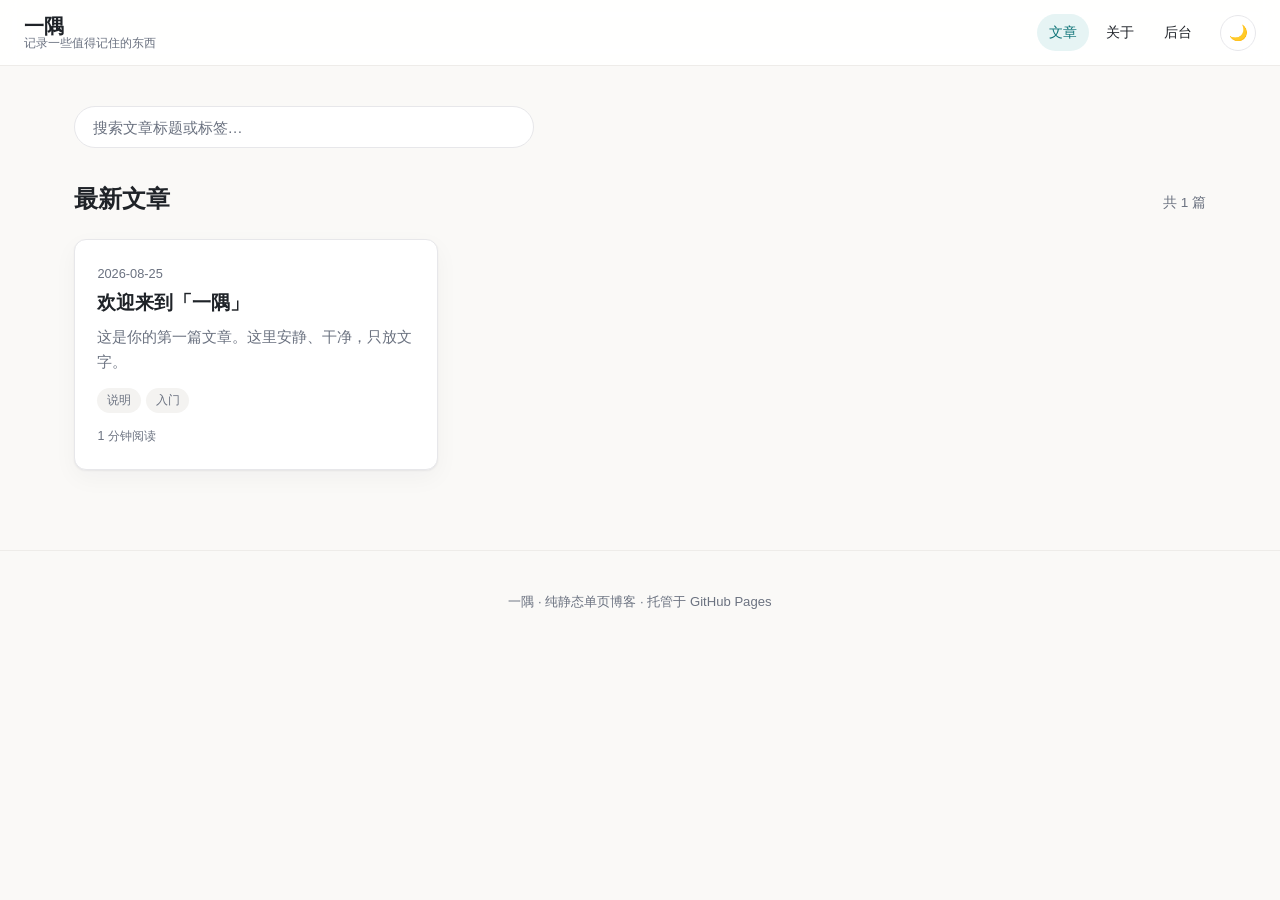
==== index.html @ c2ce2bed "Initial commit: 单页博客 + 在线后台（GitHub Pages，markdown，纯静态）" ====
<!DOCTYPE html>
<html lang="zh-CN" data-theme="light">
<head>
  <meta charset="utf-8">
  <meta name="viewport" content="width=device-width, initial-scale=1">
  <meta name="description" content="一隅 · 一个安静、干净的单页博客">
  <title>一隅 · 记录一些值得记住的东西</title>
  <link rel="stylesheet" href="assets/css/style.css">
</head>
<body>
  <header class="topbar">
    <div class="brand">
      <span class="title">一隅</span>
      <span class="tagline">记录一些值得记住的东西</span>
    </div>
    <nav class="nav">
      <a href="#/" class="active">文章</a>
      <a href="#/about">关于</a>
      <a href="admin.html">后台</a>
    </nav>
    <button id="theme-toggle" class="icon-btn" title="切换明暗模式">🌙</button>
  </header>

  <main class="main">
    <div class="search-wrap">
      <input id="search" class="search" type="search" placeholder="搜索文章标题或标签…" autocomplete="off">
    </div>
    <div id="app"><div class="loading">正在加载文章…</div></div>
  </main>

  <footer class="footer">一隅 · 纯静态单页博客 · 托管于 GitHub Pages</footer>

  <button id="back-top" class="back-top" title="返回顶部">↑</button>
  <div id="toast" class="toast"></div>

  <script src="assets/vendor/marked.min.js"></script>
  <script src="assets/vendor/purify.min.js"></script>
  <script src="config.js"></script>
  <script src="assets/js/blog.js"></script>
</body>
</html>
---- assets/css/style.css ----
/* ===================== 主题变量 ===================== */
:root {
  --bg: #faf9f7;
  --surface: #ffffff;
  --surface-soft: #f4f3f1;
  --text: #1f2328;
  --text-muted: #6b7280;
  --border: #e7e7ea;
  --border-soft: #eeece9;
  --accent: #0d7377;
  --accent-soft: #e6f4f4;
  --accent-contrast: #ffffff;
  --code-bg: #f3f4f6;
  --code-text: #2a2a2a;
  --shadow: 0 1px 2px rgba(15, 23, 42, 0.06), 0 8px 24px rgba(15, 23, 42, 0.04);
  --shadow-hover: 0 4px 12px rgba(15, 23, 42, 0.08), 0 16px 40px rgba(15, 23, 42, 0.06);
  --radius: 12px;
  --radius-sm: 8px;
  --maxw: 1180px;
  --readw: 720px;
}

[data-theme="dark"] {
  --bg: #121212;
  --surface: #1e1e1e;
  --surface-soft: #262626;
  --text: #e6e6e6;
  --text-muted: #9aa0a6;
  --border: #2a2a2a;
  --border-soft: #2f2f2f;
  --accent: #2ab7ca;
  --accent-soft: #143b3d;
  --accent-contrast: #062a2b;
  --code-bg: #2a2a2a;
  --code-text: #e6e6e6;
  --shadow: 0 1px 2px rgba(0, 0, 0, 0.3), 0 8px 24px rgba(0, 0, 0, 0.35);
  --shadow-hover: 0 4px 12px rgba(0, 0, 0, 0.4), 0 16px 40px rgba(0, 0, 0, 0.45);
}

/* ===================== 基础 ===================== */
* { box-sizing: border-box; }
html { scroll-behavior: smooth; -webkit-text-size-adjust: 100%; }
body {
  margin: 0;
  background: var(--bg);
  color: var(--text);
  font-family: -apple-system, BlinkMacSystemFont, "Segoe UI", "PingFang SC",
    "Hiragino Sans GB", "Microsoft YaHei", Roboto, Helvetica, Arial, sans-serif;
  font-size: 16px;
  line-height: 1.65;
  -webkit-font-smoothing: antialiased;
  text-rendering: optimizeLegibility;
  transition: background 0.25s ease, color 0.25s ease;
}

a { color: var(--accent); text-decoration: none; }
a:hover { text-decoration: underline; }

img { display: block; max-width: 100%; height: auto; }

::selection { background: var(--accent-soft); color: var(--accent); }

/* ===================== 顶栏 ===================== */
.topbar {
  position: sticky;
  top: 0;
  z-index: 50;
  display: flex;
  align-items: center;
  gap: 1rem;
  padding: 0.9rem 1.5rem;
  background: color-mix(in srgb, var(--surface) 88%, transparent);
  backdrop-filter: blur(10px);
  border-bottom: 1px solid var(--border-soft);
}

.brand { display: flex; flex-direction: column; line-height: 1.1; }
.brand .title {
  font-family: "Songti SC", "STSong", "SimSun", "Georgia", serif;
  font-size: 1.25rem;
  font-weight: 700;
  letter-spacing: 0.02em;
}
.brand .tagline { font-size: 0.78rem; color: var(--text-muted); }

.nav { display: flex; align-items: center; gap: 0.35rem; margin-left: auto; }
.nav a {
  padding: 0.4rem 0.75rem;
  border-radius: 999px;
  color: var(--text);
  font-size: 0.9rem;
  font-weight: 500;
}
.nav a:hover { background: var(--surface-soft); text-decoration: none; }
.nav a.active { background: var(--accent-soft); color: var(--accent); }

.icon-btn {
  display: inline-flex;
  align-items: center;
  justify-content: center;
  width: 36px;
  height: 36px;
  border: 1px solid var(--border);
  background: var(--surface);
  color: var(--text);
  border-radius: 999px;
  cursor: pointer;
  font-size: 0.95rem;
  transition: border-color 0.2s, background 0.2s, transform 0.15s;
}
.icon-btn:hover { border-color: var(--accent); background: var(--surface-soft); }
.icon-btn:active { transform: scale(0.92); }

/* ===================== 主内容 ===================== */
.main { max-width: var(--maxw); margin: 0 auto; padding: 2.5rem 1.5rem 5rem; }

.search-wrap { margin-bottom: 2rem; }
.search {
  width: 100%;
  max-width: 460px;
  padding: 0.7rem 1.1rem;
  border: 1px solid var(--border);
  background: var(--surface);
  color: var(--text);
  border-radius: 999px;
  font-size: 0.95rem;
  outline: none;
  transition: border-color 0.2s, box-shadow 0.2s;
}
.search::placeholder { color: var(--text-muted); }
.search:focus { border-color: var(--accent); box-shadow: 0 0 0 3px var(--accent-soft); }

.section-head {
  display: flex;
  align-items: baseline;
  justify-content: space-between;
  margin-bottom: 1.25rem;
}
.section-head h2 {
  margin: 0;
  font-family: "Songti SC", "STSong", "SimSun", "Georgia", serif;
  font-size: 1.5rem;
  font-weight: 700;
}
.section-head .count { color: var(--text-muted); font-size: 0.85rem; }

/* ===================== 文章列表 ===================== */
.post-list {
  display: grid;
  grid-template-columns: repeat(3, 1fr);
  gap: 1.25rem;
}
.card {
  display: flex;
  flex-direction: column;
  background: var(--surface);
  border: 1px solid var(--border);
  border-radius: var(--radius);
  padding: 1.4rem;
  box-shadow: var(--shadow);
  transition: transform 0.2s ease, box-shadow 0.2s ease, border-color 0.2s ease;
}
.card:hover { transform: translateY(-3px); box-shadow: var(--shadow-hover); border-color: var(--border-soft); }
.card .date { color: var(--text-muted); font-size: 0.8rem; }
.card h3 {
  margin: 0.4rem 0 0.6rem;
  font-family: "Songti SC", "STSong", "SimSun", "Georgia", serif;
  font-size: 1.18rem;
  line-height: 1.35;
}
.card h3 a { color: var(--text); }
.card h3 a:hover { color: var(--accent); }
.card .excerpt { margin: 0 0 0.9rem; color: var(--text-muted); font-size: 0.92rem; flex: 1; }
.tags { display: flex; flex-wrap: wrap; gap: 0.35rem; }
.tag {
  display: inline-block;
  padding: 0.15rem 0.6rem;
  font-size: 0.75rem;
  background: var(--surface-soft);
  color: var(--text-muted);
  border-radius: 999px;
}
.card .read-time { margin-top: 0.85rem; color: var(--text-muted); font-size: 0.78rem; }

.empty, .error, .loading {
  text-align: center;
  color: var(--text-muted);
  padding: 4rem 1rem;
}
.error { color: #c0392b; }

/* ===================== 文章正文 ===================== */
.post {
  max-width: var(--readw);
  margin: 0 auto;
  background: var(--surface);
  border: 1px solid var(--border);
  border-radius: var(--radius);
  padding: 2.5rem 2rem;
  box-shadow: var(--shadow);
}
.post .meta { color: var(--text-muted); font-size: 0.85rem; margin-bottom: 1.5rem; display: flex; flex-wrap: wrap; gap: 0.5rem; align-items: center; }
.post .meta .tag { background: var(--surface-soft); }
.post h1, .post h2, .post h3, .about h1, .about h2, .about h3 {
  font-family: "Songti SC", "STSong", "SimSun", "Georgia", serif;
  font-weight: 700;
  line-height: 1.3;
  color: var(--text);
}
.post h1 { font-size: 2rem; margin: 0 0 1.25rem; }
.post h2 { font-size: 1.5rem; margin: 1.7rem 0 0.8rem; padding-bottom: 0.3rem; border-bottom: 1px solid var(--border-soft); }
.post h3 { font-size: 1.25rem; margin: 1.4rem 0 0.6rem; }
.post p { margin: 0.9rem 0; }
.post ul, .post ol { padding-left: 1.4rem; margin: 0.8rem 0; }
.post li { margin: 0.3rem 0; }
.post a { color: var(--accent); }
.post blockquote {
  margin: 1.2rem 0;
  padding: 0.3rem 0 0.3rem 1rem;
  border-left: 3px solid var(--accent);
  color: var(--text-muted);
  font-style: italic;
  background: var(--surface-soft);
  border-radius: 0 var(--radius-sm) var(--radius-sm) 0;
}
.post code {
  font-family: "SFMono-Regular", "JetBrains Mono", "Menlo", Consolas, monospace;
  font-size: 0.88em;
  background: var(--code-bg);
  color: var(--code-text);
  padding: 0.12em 0.4em;
  border-radius: 5px;
}
.post pre {
  background: var(--code-bg);
  color: var(--code-text);
  padding: 1rem 1.1rem;
  border-radius: var(--radius-sm);
  overflow-x: auto;
  margin: 1.2rem 0;
  font-size: 0.88rem;
  line-height: 1.55;
}
.post pre code { background: none; color: inherit; padding: 0; }
.post img { border-radius: var(--radius-sm); margin: 1.2rem 0; box-shadow: var(--shadow); }
.post table {
  border-collapse: collapse;
  width: 100%;
  margin: 1.2rem 0;
  font-size: 0.92rem;
}
.post th, .post td { padding: 0.6rem 0.8rem; border: 1px solid var(--border); text-align: left; }
.post th { background: var(--surface-soft); font-weight: 600; }
.post hr { border: none; border-top: 1px solid var(--border); margin: 1.8rem 0; }

.breadcrumb { color: var(--text-muted); font-size: 0.85rem; margin-bottom: 1.25rem; }
.breadcrumb a { color: var(--text-muted); }
.breadcrumb a:hover { color: var(--accent); }

/* ===================== 页脚 ===================== */
.footer {
  text-align: center;
  color: var(--text-muted);
  font-size: 0.82rem;
  padding: 2.5rem 1.5rem 3rem;
  border-top: 1px solid var(--border-soft);
}

/* ===================== 返回顶部 ===================== */
.back-top {
  position: fixed;
  right: 1.25rem;
  bottom: 1.25rem;
  width: 44px;
  height: 44px;
  border-radius: 999px;
  border: 1px solid var(--border);
  background: var(--surface);
  color: var(--text);
  font-size: 1.1rem;
  cursor: pointer;
  box-shadow: var(--shadow);
  opacity: 0;
  transform: translateY(10px);
  pointer-events: none;
  transition: opacity 0.2s, transform 0.2s, background 0.2s;
}
.back-top.show { opacity: 1; transform: none; pointer-events: auto; }
.back-top:hover { background: var(--surface-soft); border-color: var(--accent); }

/* ===================== Toast ===================== */
.toast {
  position: fixed;
  bottom: 1.5rem;
  left: 50%;
  transform: translateX(-50%) translateY(20px);
  background: var(--text);
  color: var(--surface);
  padding: 0.7rem 1.25rem;
  border-radius: 999px;
  font-size: 0.9rem;
  box-shadow: var(--shadow);
  opacity: 0;
  pointer-events: none;
  transition: opacity 0.25s, transform 0.25s;
  z-index: 100;
}
.toast.show { opacity: 1; transform: translateX(-50%) translateY(0); }
.toast.error { background: #c0392b; color: #fff; }
.toast.ok { background: var(--accent); color: var(--accent-contrast); }

/* ===================== 后台 ===================== */
.admin-wrap { max-width: 980px; margin: 0 auto; padding: 2.5rem 1.5rem 6rem; }
.admin-card {
  background: var(--surface);
  border: 1px solid var(--border);
  border-radius: var(--radius);
  padding: 1.6rem;
  box-shadow: var(--shadow);
  margin-bottom: 1.5rem;
}
.admin-card h2 { margin: 0 0 0.4rem; font-family: "Songti SC", "STSong", "SimSun", "Georgia", serif; font-size: 1.25rem; }
.admin-card .hint { color: var(--text-muted); font-size: 0.85rem; margin: 0 0 1rem; }
.form-row { display: flex; flex-wrap: wrap; gap: 0.75rem; align-items: flex-end; margin-bottom: 1rem; }
.form-row label { display: block; font-size: 0.8rem; color: var(--text-muted); margin-bottom: 0.25rem; }
.field { flex: 1 1 180px; }
.field input, .field textarea, .field select {
  width: 100%;
  padding: 0.6rem 0.7rem;
  border: 1px solid var(--border);
  background: var(--surface);
  color: var(--text);
  border-radius: var(--radius-sm);
  font-size: 0.92rem;
  font-family: inherit;
  outline: none;
  transition: border-color 0.2s, box-shadow 0.2s;
}
.field input:focus, .field textarea:focus, .field select:focus {
  border-color: var(--accent);
  box-shadow: 0 0 0 3px var(--accent-soft);
}
.field textarea { resize: vertical; min-height: 260px; font-family: "SFMono-Regular", "JetBrains Mono", "Menlo", Consolas, monospace; font-size: 0.88rem; line-height: 1.55; }
.tags-input { width: 100%; padding: 0.6rem 0.7rem; border: 1px solid var(--border); background: var(--surface); color: var(--text); border-radius: var(--radius-sm); font-size: 0.92rem; }

.btn {
  display: inline-flex;
  align-items: center;
  justify-content: center;
  gap: 0.4rem;
  padding: 0.6rem 1.1rem;
  border: none;
  border-radius: var(--radius-sm);
  background: var(--accent);
  color: var(--accent-contrast);
  font-size: 0.92rem;
  font-weight: 600;
  cursor: pointer;
  transition: background 0.2s, transform 0.12s, opacity 0.2s;
}
.btn:hover { background: color-mix(in srgb, var(--accent) 88%, #000); }
.btn:active { transform: scale(0.97); }
.btn.ghost { background: var(--surface-soft); color: var(--text); border: 1px solid var(--border); }
.btn.ghost:hover { background: var(--border-soft); }
.btn.danger { background: #c0392b; color: #fff; }
.btn:disabled { opacity: 0.5; cursor: not-allowed; }

.editor { display: grid; grid-template-columns: 1fr 1fr; gap: 1rem; }
.editor-pane { display: flex; flex-direction: column; }
.editor-pane .pane-head { font-size: 0.8rem; color: var(--text-muted); margin-bottom: 0.4rem; padding: 0 0.2rem; }
.preview { padding: 1rem 1.1rem; border: 1px solid var(--border); border-radius: var(--radius-sm); background: var(--surface-soft); min-height: 260px; overflow: auto; }
.preview h1, .preview h2, .preview h3 { font-family: "Songti SC", "STSong", "SimSun", "Georgia", serif; }
.preview p, .preview li { margin: 0.6rem 0; }
.preview code { font-family: "SFMono-Regular", "JetBrains Mono", "Menlo", Consolas, monospace; font-size: 0.86em; background: var(--code-bg); color: var(--code-text); padding: 0.1em 0.35em; border-radius: 4px; }
.preview pre { background: var(--code-bg); color: var(--code-text); padding: 0.9rem; border-radius: var(--radius-sm); overflow-x: auto; font-size: 0.86rem; }
.preview blockquote { border-left: 3px solid var(--accent); padding-left: 0.9rem; color: var(--text-muted); font-style: italic; margin: 0.9rem 0; }
.preview img { max-width: 100%; border-radius: var(--radius-sm); margin: 0.9rem 0; }
.preview table { border-collapse: collapse; width: 100%; margin: 0.9rem 0; font-size: 0.9rem; }
.preview th, .preview td { border: 1px solid var(--border); padding: 0.45rem 0.6rem; }

.post-row { display: flex; align-items: center; justify-content: space-between; gap: 1rem; padding: 0.85rem 0; border-bottom: 1px solid var(--border-soft); }
.post-row:last-child { border-bottom: none; }
.post-row .info { min-width: 0; }
.post-row .info .ptitle { font-weight: 600; }
.post-row .info .pmeta { color: var(--text-muted); font-size: 0.8rem; }
.post-row .actions { display: flex; gap: 0.4rem; flex-shrink: 0; }

/* 登录步骤 */
.steps { margin: 0.8rem 0 1.2rem; padding-left: 1.3rem; }
.steps li { margin: 0.5rem 0; color: var(--text); font-size: 0.92rem; line-height: 1.55; }
.steps b { color: var(--text); }
.steps code { font-family: "SFMono-Regular", "JetBrains Mono", "Menlo", Consolas, monospace; font-size: 0.84em; background: var(--surface-soft); padding: 0.05em 0.35em; border-radius: 4px; }
.manual { margin-top: 1.1rem; padding: 0.9rem 1.1rem; border: 1px dashed var(--border); border-radius: var(--radius-sm); background: var(--surface-soft); }
.manual summary { cursor: pointer; color: var(--text-muted); font-size: 0.85rem; }
.manual summary:hover { color: var(--text); }
#link-hint { margin-top: 1rem; word-break: break-all; }

/* ===================== 响应式 ===================== */
@media (max-width: 900px) {
  .post-list { grid-template-columns: repeat(2, 1fr); }
  .editor { grid-template-columns: 1fr; }
}
@media (max-width: 640px) {
  .post-list { grid-template-columns: 1fr; }
  .topbar { padding: 0.8rem 1rem; }
  .brand .tagline { display: none; }
  .nav { gap: 0.1rem; }
  .nav a { padding: 0.4rem 0.55rem; font-size: 0.85rem; }
  .post { padding: 1.6rem 1.2rem; }
  .main { padding: 2rem 1rem 4rem; }
}
@media (prefers-reduced-motion: reduce) {
  * { transition: none !important; scroll-behavior: auto !important; }
}
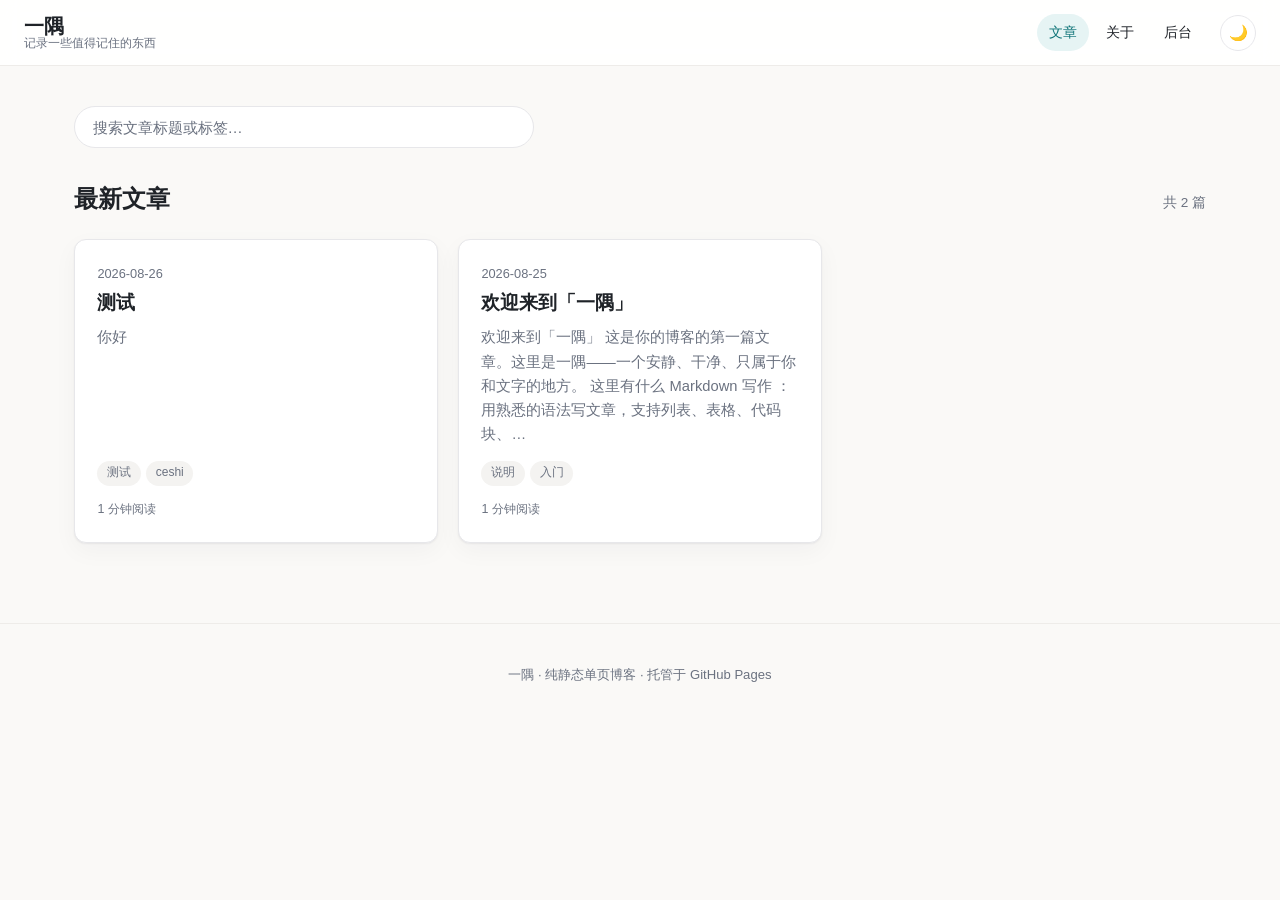
==== commit 3334d531: "perf: 评论区与正文并行加载 + preconnect/preload 预热 - index.html: preconnect 到 giscus.app 和 api.github.com，prel" ====
--- a/index.html
+++ b/index.html
@@ -6,6 +6,10 @@
   <meta name="description" content="一隅 · 一个安静、干净的单页博客">
   <title>一隅 · 记录一些值得记住的东西</title>
   <link rel="stylesheet" href="assets/css/style.css">
+  <!-- 评论预加载：提前建立连接并下载 giscus 脚本，让评论区尽早出现 -->
+  <link rel="preconnect" href="https://giscus.app" crossorigin>
+  <link rel="preconnect" href="https://api.github.com" crossorigin>
+  <link rel="preload" href="https://giscus.app/client.js" as="script" crossorigin="anonymous">
 </head>
 <body>
   <header class="topbar">
--- a/assets/css/style.css
+++ b/assets/css/style.css
@@ -309,7 +309,11 @@
 .toast.error { background: #c0392b; color: #fff; }
 .toast.ok { background: var(--accent); color: var(--accent-contrast); }
 
-/* ===================== 后台 ===================== */
+/* giscus 评论区与文章对齐 */
+#giscus-container {
+  max-width: var(--readw);
+  margin: 2rem auto;
+}
 .admin-wrap { max-width: 980px; margin: 0 auto; padding: 2.5rem 1.5rem 6rem; }
 .admin-card {
   background: var(--surface);
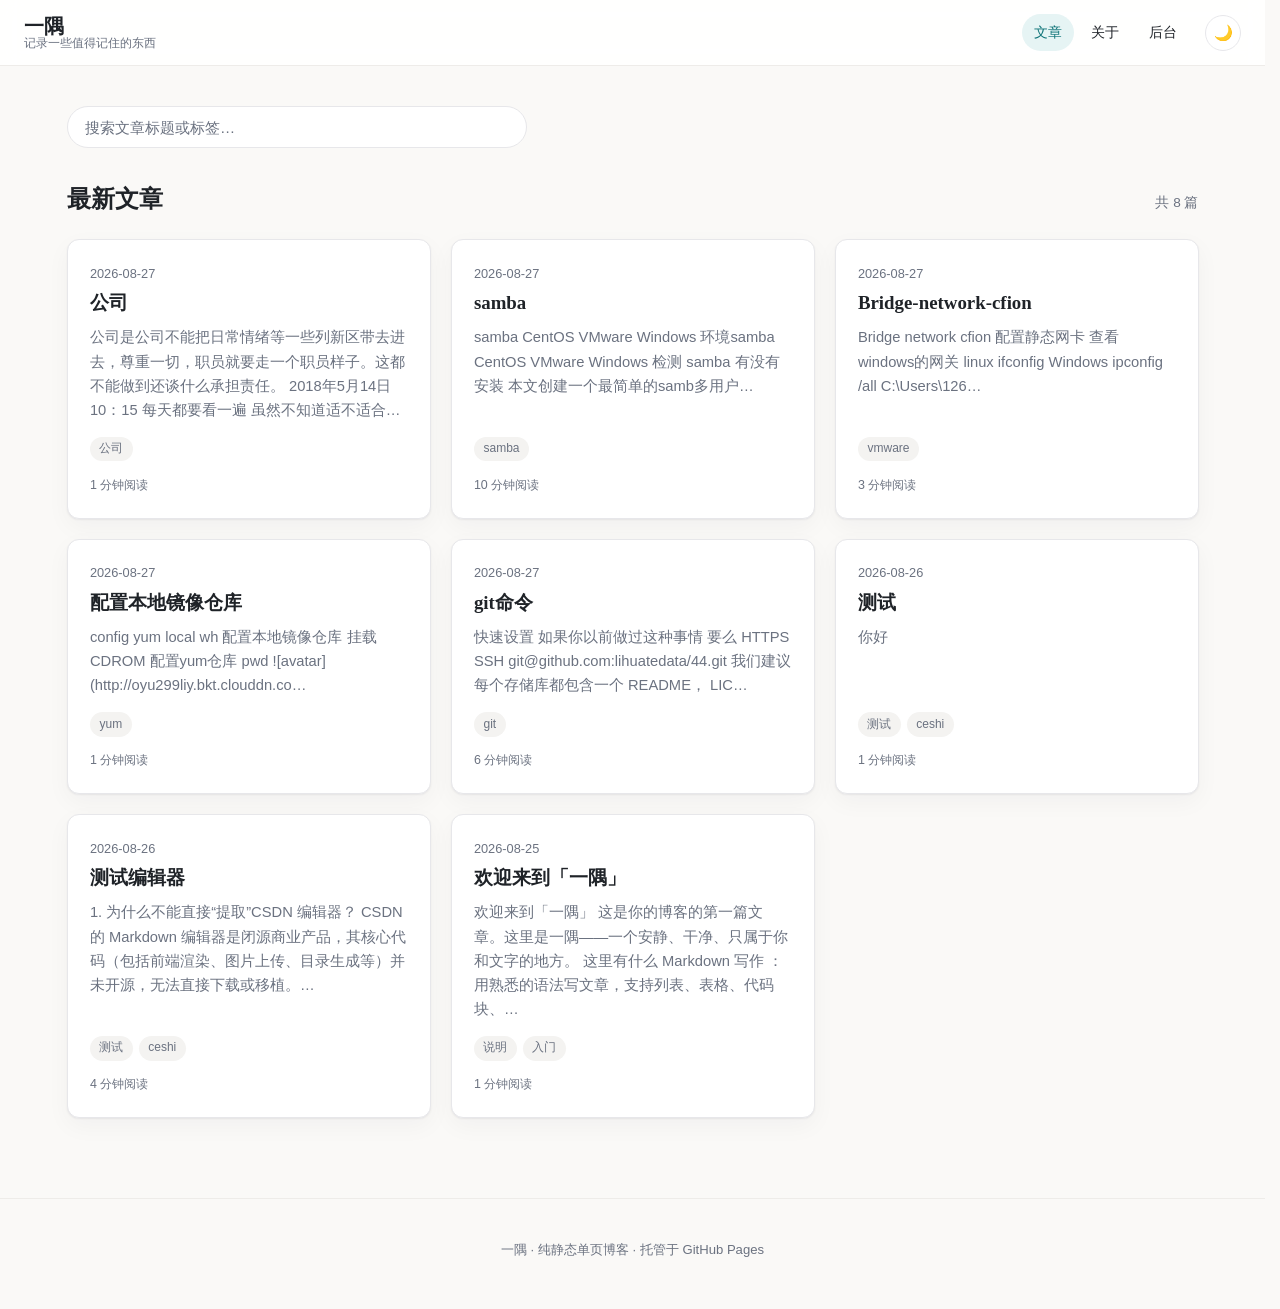
==== commit 59481541: "feat: 前台文章代码块语法高亮 + 字号优化 - index.html 引入 highlight.min.js（?v=11 防旧缓存）与主题防闪预设 - blog.js: 渲染后对 pre>cod" ====
--- a/index.html
+++ b/index.html
@@ -6,6 +6,20 @@
   <meta name="description" content="一隅 · 一个安静、干净的单页博客">
   <title>一隅 · 记录一些值得记住的东西</title>
   <link rel="stylesheet" href="assets/css/style.css">
+  <script>
+    // 主题预设（与后台同一 localStorage key），提前执行避免夜间闪白
+    (function () {
+      try {
+        var t = localStorage.getItem("theme") ||
+          (window.matchMedia("(prefers-color-scheme: dark)").matches ? "dark" : "light");
+        document.documentElement.setAttribute("data-theme", t);
+        document.addEventListener("DOMContentLoaded", function () {
+          var b = document.getElementById("theme-toggle");
+          if (b) b.textContent = t === "dark" ? "☀️" : "🌙";
+        });
+      } catch (e) {}
+    })();
+  </script>
   <!-- 评论预加载：提前建立连接并下载 giscus 脚本，让评论区尽早出现 -->
   <link rel="preconnect" href="https://giscus.app" crossorigin>
   <link rel="preconnect" href="https://api.github.com" crossorigin>
@@ -37,6 +51,7 @@
   <button id="back-top" class="back-top" title="返回顶部">↑</button>
   <div id="toast" class="toast"></div>
 
+  <script src="assets/vendor/highlight.min.js?v=11"></script>
   <script src="assets/vendor/marked.min.js"></script>
   <script src="assets/vendor/purify.min.js"></script>
   <script src="config.js"></script>
--- a/assets/css/style.css
+++ b/assets/css/style.css
@@ -39,7 +39,41 @@
 
 /* ===================== 基础 ===================== */
 * { box-sizing: border-box; }
-html { scroll-behavior: smooth; -webkit-text-size-adjust: 100%; }
+html { scroll-behavior: smooth; -webkit-text-size-adjust: 100%; scrollbar-gutter: stable; }
+
+/* ---------- 前台代码块语法高亮（highlight.js，配色跟随明暗模式） ---------- */
+:root {
+  --hljs-keyword: #d73a49;
+  --hljs-string: #0a3069;
+  --hljs-comment: #6a737d;
+  --hljs-number: #005cc5;
+  --hljs-title: #6f42c1;
+  --hljs-attr: #e36209;
+  --hljs-literal: #005cc5;
+  --hljs-meta: #6a737d;
+}
+[data-theme="dark"] {
+  --hljs-keyword: #ff7b72;
+  --hljs-string: #a5d6ff;
+  --hljs-comment: #8b949e;
+  --hljs-number: #79b8ff;
+  --hljs-title: #d2a8ff;
+  --hljs-attr: #ffa657;
+  --hljs-literal: #79b8ff;
+  --hljs-meta: #8b949e;
+}
+.post .hljs-keyword, .post .hljs-selector-tag, .post .hljs-doctag { color: var(--hljs-keyword); }
+.post .hljs-string, .post .hljs-regexp, .post .hljs-addition { color: var(--hljs-string); }
+.post .hljs-comment, .post .hljs-quote { color: var(--hljs-comment); font-style: italic; }
+.post .hljs-number, .post .hljs-variable, .post .hljs-template-variable,
+.post .hljs-type, .post .hljs-deletion { color: var(--hljs-number); }
+.post .hljs-title, .post .hljs-section, .post .hljs-name, .post .hljs-selector-id,
+.post .hljs-selector-class { color: var(--hljs-title); }
+.post .hljs-attr, .post .hljs-attribute, .post .hljs-built_in { color: var(--hljs-attr); }
+.post .hljs-literal, .post .hljs-symbol, .post .hljs-bullet { color: var(--hljs-literal); }
+.post .hljs-meta { color: var(--hljs-meta); }
+.post .hljs-emphasis { font-style: italic; }
+.post .hljs-strong { font-weight: 600; }
 body {
   margin: 0;
   background: var(--bg);
@@ -238,7 +272,7 @@
   border-radius: var(--radius-sm);
   overflow-x: auto;
   margin: 1.2rem 0;
-  font-size: 0.88rem;
+  font-size: 1rem;
   line-height: 1.55;
 }
 .post pre code { background: none; color: inherit; padding: 0; }
@@ -303,7 +337,7 @@
   opacity: 0;
   pointer-events: none;
   transition: opacity 0.25s, transform 0.25s;
-  z-index: 100;
+  z-index: 300;
 }
 .toast.show { opacity: 1; transform: translateX(-50%) translateY(0); }
 .toast.error { background: #c0392b; color: #fff; }
@@ -369,25 +403,160 @@
 .btn.danger { background: #c0392b; color: #fff; }
 .btn:disabled { opacity: 0.5; cursor: not-allowed; }
 
-.editor { display: grid; grid-template-columns: 1fr 1fr; gap: 1rem; }
-.editor-pane { display: flex; flex-direction: column; }
-.editor-pane .pane-head { font-size: 0.8rem; color: var(--text-muted); margin-bottom: 0.4rem; padding: 0 0.2rem; }
-.preview { padding: 1rem 1.1rem; border: 1px solid var(--border); border-radius: var(--radius-sm); background: var(--surface-soft); min-height: 260px; overflow: auto; }
-.preview h1, .preview h2, .preview h3 { font-family: "Songti SC", "STSong", "SimSun", "Georgia", serif; }
-.preview p, .preview li { margin: 0.6rem 0; }
-.preview code { font-family: "SFMono-Regular", "JetBrains Mono", "Menlo", Consolas, monospace; font-size: 0.86em; background: var(--code-bg); color: var(--code-text); padding: 0.1em 0.35em; border-radius: 4px; }
-.preview pre { background: var(--code-bg); color: var(--code-text); padding: 0.9rem; border-radius: var(--radius-sm); overflow-x: auto; font-size: 0.86rem; }
-.preview blockquote { border-left: 3px solid var(--accent); padding-left: 0.9rem; color: var(--text-muted); font-style: italic; margin: 0.9rem 0; }
-.preview img { max-width: 100%; border-radius: var(--radius-sm); margin: 0.9rem 0; }
-.preview table { border-collapse: collapse; width: 100%; margin: 0.9rem 0; font-size: 0.9rem; }
-.preview th, .preview td { border: 1px solid var(--border); padding: 0.45rem 0.6rem; }
-
 .post-row { display: flex; align-items: center; justify-content: space-between; gap: 1rem; padding: 0.85rem 0; border-bottom: 1px solid var(--border-soft); }
 .post-row:last-child { border-bottom: none; }
 .post-row .info { min-width: 0; }
 .post-row .info .ptitle { font-weight: 600; }
 .post-row .info .pmeta { color: var(--text-muted); font-size: 0.8rem; }
 .post-row .actions { display: flex; gap: 0.4rem; flex-shrink: 0; }
+
+/* ===================== ByteMD 编辑器 ===================== */
+/* 编辑面板打开时铺满视口（掘金式） */
+#editor-panel.editor-open {
+  position: fixed;
+  inset: 0;
+  z-index: 200;
+  display: flex;
+  flex-direction: column;
+  background: var(--bg);
+}
+.ed-topbar {
+  display: flex;
+  align-items: center;
+  gap: 0.8rem;
+  padding: 0.55rem 1rem;
+  background: var(--surface);
+  border-bottom: 1px solid var(--border);
+  flex-shrink: 0;
+}
+.ed-topbar .nav { flex-shrink: 0; }
+.ed-back {
+  font-size: 1.3rem;
+  line-height: 1;
+  color: var(--text-muted);
+  padding: 0.35rem 0.6rem;
+  border-radius: 8px;
+}
+.ed-back:hover { color: var(--accent); background: var(--surface-soft); text-decoration: none; }
+.ed-title {
+  flex: 1;
+  min-width: 0;
+  border: none;
+  outline: none;
+  background: transparent;
+  color: var(--text);
+  font-family: "Songti SC", "STSong", "SimSun", "Georgia", serif;
+  font-size: 1.45rem;
+  font-weight: 700;
+  padding: 0.25rem 0.2rem;
+}
+.ed-title::placeholder { color: var(--text-muted); opacity: 0.55; }
+.meta-ball {
+  width: 34px;
+  height: 34px;
+  flex-shrink: 0;
+  border-radius: 50%;
+  border: 1px solid rgba(0, 0, 0, 0.08);
+  cursor: pointer;
+  background:
+    radial-gradient(circle at 30% 30%, #ffd8a8, transparent 55%),
+    linear-gradient(135deg, #fc5531 10%, #b06ab3 90%);
+  box-shadow: var(--shadow);
+  transition: transform 0.15s ease, box-shadow 0.15s ease;
+}
+.meta-ball:hover { transform: scale(1.08); box-shadow: var(--shadow-hover); }
+.ed-body { flex: 1; min-height: 0; padding: 0 1rem 1rem; }
+.ed-body #e-editor,
+.ed-body .bytemd { height: 100%; }
+
+/* 文章设置弹窗 */
+.meta-pop {
+  position: fixed;
+  top: 60px;
+  right: 14px;
+  z-index: 210;
+  width: min(330px, calc(100vw - 28px));
+  background: var(--surface);
+  border: 1px solid var(--border);
+  border-radius: 12px;
+  box-shadow: var(--shadow-hover);
+  padding: 1rem;
+  display: none;
+}
+.meta-pop.open { display: block; }
+.meta-pop-head {
+  display: flex;
+  align-items: center;
+  justify-content: space-between;
+  font-weight: 700;
+  margin-bottom: 0.7rem;
+}
+.meta-close {
+  border: none;
+  background: none;
+  font-size: 1.25rem;
+  line-height: 1;
+  color: var(--text-muted);
+  cursor: pointer;
+  padding: 0.1rem 0.4rem;
+  border-radius: 6px;
+}
+.meta-close:hover { color: var(--text); background: var(--surface-soft); }
+.meta-pop .field { display: block; margin-bottom: 0.7rem; }
+
+.bytemd {
+  height: 100%;
+  border-color: var(--border);
+  border-radius: var(--radius-sm);
+  font-family: inherit;
+}
+.bytemd .bytemd-toolbar { background: var(--surface); }
+.bytemd .bytemd-sidebar { background: var(--surface); }
+.bytemd-fullscreen { z-index: 220; }
+/* 预览区代码块深色（与文章页一致） */
+.bytemd-preview pre {
+  background: #272b36;
+  color: #dbe1ee;
+  border-radius: 8px;
+}
+.bytemd-preview pre code { color: inherit; background: none; }
+/* GFM 任务列表复选框 */
+.bytemd-preview input[type="checkbox"] { margin-right: 0.4em; }
+
+/* ---------- ByteMD 暗色模式适配（官方样式硬编码浅色，这里覆盖） ---------- */
+[data-theme="dark"] .bytemd {
+  background-color: var(--surface);
+  border-color: var(--border);
+  color: var(--text);
+}
+[data-theme="dark"] .bytemd-toolbar {
+  background: var(--surface);
+  border-bottom-color: var(--border);
+}
+[data-theme="dark"] .bytemd-toolbar button { color: var(--text-muted); }
+[data-theme="dark"] .bytemd-toolbar button:hover { color: var(--text); }
+[data-theme="dark"] .bytemd-split .bytemd-editor { border-right-color: var(--border); }
+[data-theme="dark"] .bytemd-preview,
+[data-theme="dark"] .bytemd-preview > div { color: var(--text); }
+[data-theme="dark"] .bytemd-preview a { color: #79b8ff; }
+[data-theme="dark"] .bytemd-preview blockquote { color: var(--text-muted); border-left-color: #3b4252; }
+[data-theme="dark"] .bytemd-preview table th,
+[data-theme="dark"] .bytemd-preview table td { border-color: var(--border); }
+[data-theme="dark"] .bytemd-preview code { background: rgba(255, 255, 255, 0.08); color: inherit; }
+[data-theme="dark"] .bytemd-sidebar,
+[data-theme="dark"] .bytemd-help { background: var(--surface); color: var(--text); }
+/* CodeMirror 源码编辑区 */
+[data-theme="dark"] .bytemd-editor .CodeMirror {
+  background: var(--surface);
+  color: var(--text);
+}
+[data-theme="dark"] .bytemd-editor .CodeMirror-cursor { border-left: 1.5px solid #cfd6e4; }
+[data-theme="dark"] .bytemd-editor .CodeMirror-selected { background: #33415e !important; }
+[data-theme="dark"] .bytemd-editor .cm-header { color: #7ee787; }
+[data-theme="dark"] .bytemd-editor .cm-quote { color: #8b949e; }
+[data-theme="dark"] .bytemd-editor .cm-link,
+[data-theme="dark"] .bytemd-editor .cm-string { color: #a5d6ff; }
+[data-theme="dark"] .bytemd-editor .cm-comment { color: #8b949e; }
 
 /* 登录步骤 */
 .steps { margin: 0.8rem 0 1.2rem; padding-left: 1.3rem; }
@@ -402,7 +571,6 @@
 /* ===================== 响应式 ===================== */
 @media (max-width: 900px) {
   .post-list { grid-template-columns: repeat(2, 1fr); }
-  .editor { grid-template-columns: 1fr; }
 }
 @media (max-width: 640px) {
   .post-list { grid-template-columns: 1fr; }
